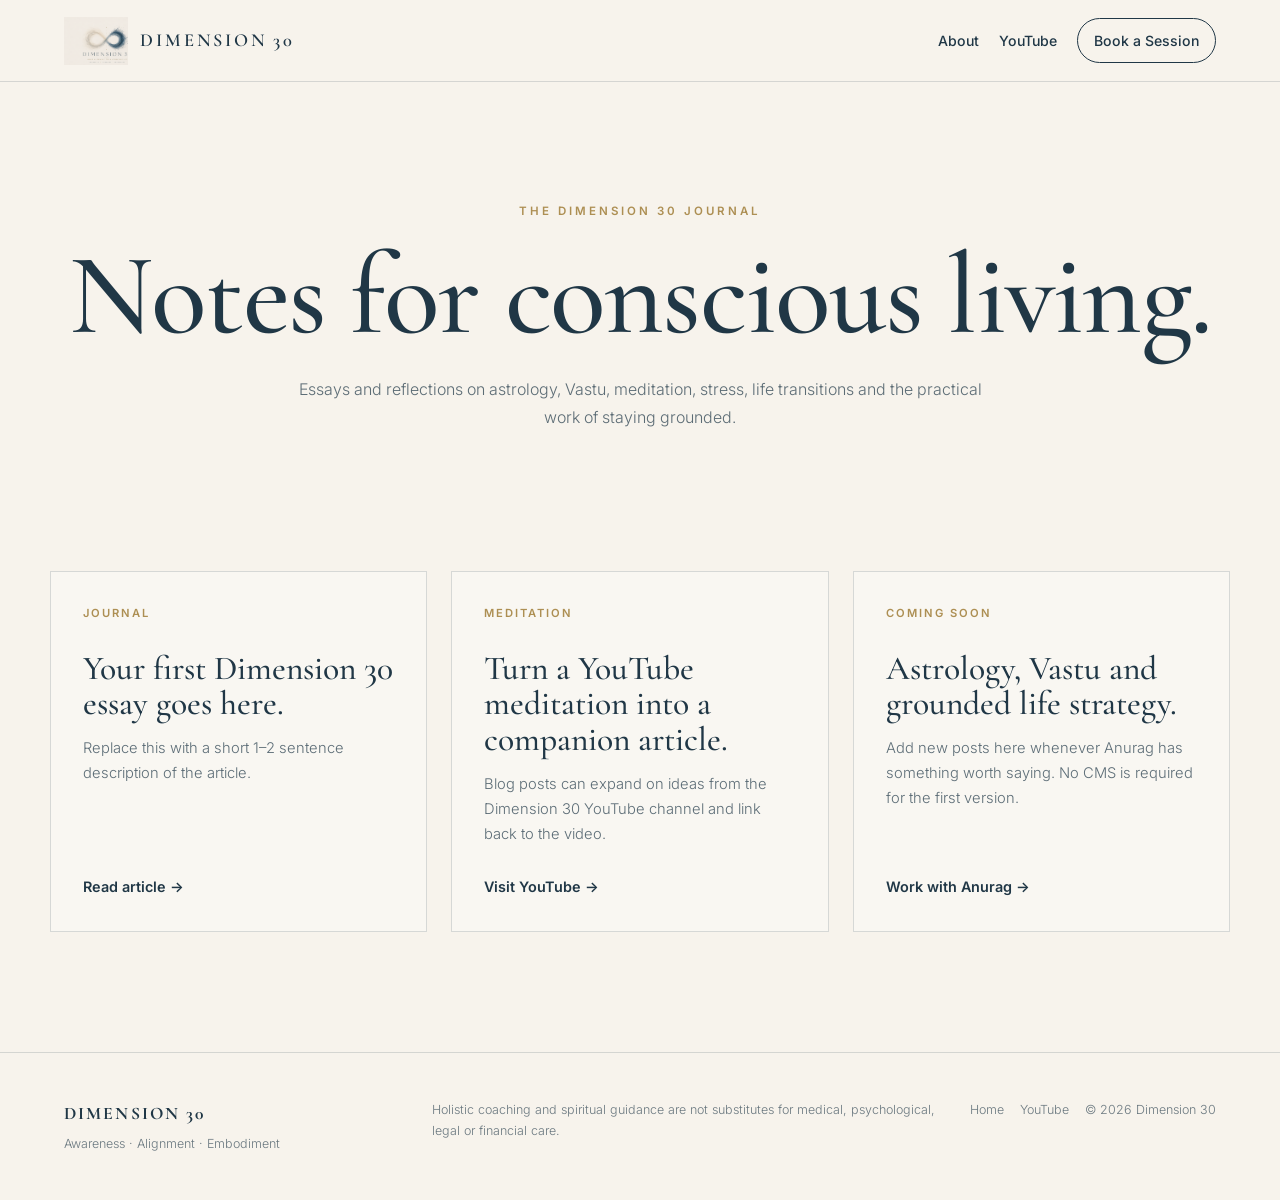
==== blog.html @ e228e4e0 "Add Dimension 30 website" ====
<!DOCTYPE html>
<html lang="en">
<head>
  <meta charset="UTF-8">
  <meta name="viewport" content="width=device-width, initial-scale=1.0">
  <meta name="description" content="The Dimension 30 Journal — reflections on life coaching, astrology, Vastu, meditation, stress and conscious living.">
  <title>Journal | Dimension 30</title>

  <link rel="preconnect" href="https://fonts.googleapis.com">
  <link rel="preconnect" href="https://fonts.gstatic.com" crossorigin>
  <link href="https://fonts.googleapis.com/css2?family=Cormorant+Garamond:wght@400;500;600&family=Inter:wght@300;400;500;600&display=swap" rel="stylesheet">
  <link rel="stylesheet" href="style.css">
</head>

<body>
  <header class="page-header">
    <a class="brand" href="index.html" aria-label="Dimension 30 home">
      <span class="brand-mark"><img src="image0.png" alt="Dimension 30 logo"></span>
      <span class="brand-name">Dimension 30</span>
    </a>

    <nav class="page-nav">
      <a class="hide-mobile" href="index.html#about">About</a>
      <a class="hide-mobile" href="https://www.youtube.com/@Dimension30usa" target="_blank" rel="noopener noreferrer">YouTube</a>
      <a class="nav-cta" href="index.html#contact">Book a Session</a>
    </nav>
  </header>

  <main>
    <section class="page-hero">
      <p class="section-kicker">The Dimension 30 Journal</p>
      <h1>Notes for conscious living.</h1>
      <p>
        Essays and reflections on astrology, Vastu, meditation, stress,
        life transitions and the practical work of staying grounded.
      </p>
    </section>

    <section class="blog-list section-shell">
      <div class="blog-grid">

        <!--
          TO ADD A NEW BLOG POST:
          1. Copy "post-template.html" and rename it, e.g. "understanding-saturn.html"
          2. Write the article inside that file.
          3. Copy one card below and change the title, description and href.
        -->

        <article class="blog-card">
          <div>
            <p class="blog-category">Journal</p>
            <h2>Your first Dimension 30 essay goes here.</h2>
            <p>
              Replace this with a short 1–2 sentence description of the article.
            </p>
          </div>
          <a href="post-template.html">Read article →</a>
        </article>

        <article class="blog-card">
          <div>
            <p class="blog-category">Meditation</p>
            <h2>Turn a YouTube meditation into a companion article.</h2>
            <p>
              Blog posts can expand on ideas from the Dimension 30 YouTube channel and link back to the video.
            </p>
          </div>
          <a href="https://www.youtube.com/@Dimension30usa" target="_blank" rel="noopener noreferrer">Visit YouTube →</a>
        </article>

        <article class="blog-card">
          <div>
            <p class="blog-category">Coming Soon</p>
            <h2>Astrology, Vastu and grounded life strategy.</h2>
            <p>
              Add new posts here whenever Anurag has something worth saying. No CMS is required for the first version.
            </p>
          </div>
          <a href="index.html#contact">Work with Anurag →</a>
        </article>
      </div>
    </section>
  </main>

  <footer>
    <div>
      <strong>Dimension 30</strong>
      <span>Awareness · Alignment · Embodiment</span>
    </div>

    <p>
      Holistic coaching and spiritual guidance are not substitutes for medical,
      psychological, legal or financial care.
    </p>

    <div class="footer-links">
      <a href="index.html">Home</a>
      <a href="https://www.youtube.com/@Dimension30usa" target="_blank" rel="noopener noreferrer">YouTube</a>
      <span>© <span id="year"></span> Dimension 30</span>
    </div>
  </footer>

  <script>
    document.getElementById('year').textContent = new Date().getFullYear();
  </script>
</body>
</html>
---- style.css ----
:root {
  --ivory: #f7f3ec;
  --paper: #fbf8f2;
  --ink: #203746;
  --blue: #355a70;
  --deep-blue: #15384d;
  --water: #6faabe;
  --gold: #ad8f53;
  --line: rgba(32, 55, 70, 0.16);
  --soft-line: rgba(173, 143, 83, 0.25);
  --white: #ffffff;
}

* {
  box-sizing: border-box;
  margin: 0;
  padding: 0;
}

html {
  scroll-behavior: smooth;
}

body {
  background: var(--ivory);
  color: var(--ink);
  font-family: "Inter", sans-serif;
  font-weight: 300;
  line-height: 1.7;
}

img {
  max-width: 100%;
  display: block;
}

a {
  color: inherit;
}

.site-header {
  position: sticky;
  top: 0;
  z-index: 100;
  min-height: 82px;
  padding: 13px clamp(20px, 5vw, 72px);
  display: flex;
  align-items: center;
  justify-content: space-between;
  gap: 28px;
  background: rgba(247, 243, 236, 0.94);
  border-bottom: 1px solid var(--line);
  backdrop-filter: blur(14px);
}

.brand {
  display: flex;
  align-items: center;
  gap: 12px;
  text-decoration: none;
  flex: 0 0 auto;
}

.brand-mark {
  width: 64px;
  height: 48px;
  overflow: hidden;
  display: grid;
  place-items: center;
}

.brand-mark img {
  width: 82px;
  max-width: none;
}

.brand-name {
  font-family: "Cormorant Garamond", serif;
  text-transform: uppercase;
  letter-spacing: 0.16em;
  font-size: 1.15rem;
  font-weight: 600;
  white-space: nowrap;
}

.nav-links {
  display: flex;
  align-items: center;
  justify-content: flex-end;
  gap: clamp(12px, 1.5vw, 26px);
}

.nav-links a {
  text-decoration: none;
  font-size: 0.84rem;
  font-weight: 500;
  letter-spacing: 0.02em;
  white-space: nowrap;
}

.nav-links a:not(.nav-cta) {
  position: relative;
}

.nav-links a:not(.nav-cta)::after {
  content: "";
  position: absolute;
  left: 0;
  bottom: -7px;
  width: 100%;
  height: 1px;
  background: var(--gold);
  transform: scaleX(0);
  transform-origin: left;
  transition: transform 0.25s ease;
}

.nav-links a:hover::after {
  transform: scaleX(1);
}

.nav-cta {
  padding: 10px 16px;
  border: 1px solid var(--ink);
  border-radius: 999px;
}

.menu-toggle {
  display: none;
  border: 0;
  background: transparent;
  font-size: 1.5rem;
  color: var(--ink);
  cursor: pointer;
}

.hero {
  position: relative;
  min-height: calc(100vh - 82px);
  display: grid;
  place-items: center;
  overflow: hidden;
  isolation: isolate;
  padding: 80px 24px;
}

.hero::before {
  content: "";
  position: absolute;
  inset: 0;
  z-index: -3;
  background:
    radial-gradient(circle at 18% 18%, rgba(255,255,255,0.95), transparent 30%),
    radial-gradient(circle at 84% 72%, rgba(111,170,190,0.18), transparent 34%),
    linear-gradient(135deg, #faf6ef 0%, #f4eee5 48%, #f8f4ee 100%);
}

/* Pure CSS water-like accent so the page still works even if no water image file exists. */
.hero-water {
  position: absolute;
  width: min(900px, 84vw);
  height: min(360px, 40vw);
  right: -7vw;
  bottom: -90px;
  z-index: -2;
  opacity: 0.38;
  border-radius: 50% 0 0 0;
  background:
    radial-gradient(ellipse at 50% 55%, rgba(111,170,190,0.34) 0 10%, transparent 11% 22%, rgba(53,90,112,0.15) 23% 28%, transparent 29% 40%),
    repeating-radial-gradient(ellipse at 30% 120%, rgba(111,170,190,0.22) 0 4px, transparent 5px 18px);
  transform: rotate(-5deg);
}

.hero::after {
  content: "";
  position: absolute;
  width: 420px;
  height: 420px;
  border: 1px solid rgba(173,143,83,0.27);
  border-radius: 50%;
  right: 9vw;
  top: 10vh;
  z-index: -1;
}

.hero-content {
  width: min(1080px, 100%);
  text-align: center;
}

.eyebrow,
.section-kicker,
.mini-label {
  text-transform: uppercase;
  letter-spacing: 0.26em;
  font-size: 0.72rem;
  font-weight: 600;
  color: var(--gold);
}

.hero h1,
.section-heading h2,
.about h2,
.philosophy h2,
.contact h2,
.meditation-content h2,
.journal-copy h2,
.page-hero h1 {
  font-family: "Cormorant Garamond", serif;
  font-weight: 500;
  line-height: 0.98;
  letter-spacing: -0.015em;
}

.hero h1 {
  font-size: clamp(3.3rem, 7.2vw, 7rem);
  max-width: 1060px;
  margin: 22px auto 30px;
}

.hero h1 em {
  font-weight: 400;
  color: var(--blue);
}

.hero-copy {
  max-width: 790px;
  margin: 0 auto;
  font-size: clamp(1.03rem, 1.3vw, 1.18rem);
  color: rgba(32,55,70,0.82);
}

.hero-actions {
  margin-top: 38px;
  display: flex;
  justify-content: center;
  align-items: center;
  gap: 28px;
  flex-wrap: wrap;
}

.button {
  display: inline-flex;
  align-items: center;
  justify-content: center;
  text-decoration: none;
  border-radius: 999px;
  padding: 14px 24px;
  font-size: 0.88rem;
  font-weight: 600;
  transition: transform 0.2s ease, box-shadow 0.2s ease, background 0.2s ease;
}

.button:hover {
  transform: translateY(-2px);
}

.primary {
  background: var(--deep-blue);
  color: var(--white);
  box-shadow: 0 14px 30px rgba(21,56,77,0.18);
}

.text-link {
  text-decoration: none;
  font-weight: 500;
  font-size: 0.92rem;
}

.text-link span {
  margin-left: 7px;
  color: var(--gold);
}

.light-link {
  color: rgba(255,255,255,0.9);
}

.section-shell {
  width: min(1180px, calc(100% - 48px));
  margin: 0 auto;
}

.about {
  padding: 130px 0;
  display: grid;
  grid-template-columns: minmax(300px, 0.85fr) minmax(0, 1.15fr);
  gap: clamp(56px, 8vw, 110px);
  align-items: center;
}

.portrait-wrap {
  position: relative;
}

.portrait-wrap img {
  width: 100%;
  aspect-ratio: 4 / 5.15;
  object-fit: cover;
  object-position: center 25%;
  border-radius: 52% 52% 8px 8px;
  box-shadow: 0 22px 60px rgba(32,55,70,0.12);
}

.portrait-wrap::before {
  content: "";
  position: absolute;
  inset: -18px 22px 22px -18px;
  border: 1px solid var(--soft-line);
  border-radius: 52% 52% 8px 8px;
  z-index: -1;
}

.portrait-note {
  position: absolute;
  right: -34px;
  bottom: 34px;
  background: var(--paper);
  padding: 16px 20px;
  border-left: 2px solid var(--gold);
  font-family: "Cormorant Garamond", serif;
  font-size: 1.25rem;
  line-height: 1.15;
  box-shadow: 0 12px 25px rgba(32,55,70,0.08);
}

.about h2 {
  font-size: clamp(2.8rem, 5.1vw, 5rem);
  margin: 16px 0 30px;
}

.about-copy > p:not(.section-kicker) {
  margin-top: 18px;
}

.pull-quote {
  font-family: "Cormorant Garamond", serif;
  font-size: clamp(1.45rem, 2.2vw, 2rem);
  line-height: 1.32;
  color: var(--blue);
  padding: 20px 0 20px 26px;
  border-left: 2px solid var(--gold);
}

.philosophy {
  position: relative;
  padding: 120px 0;
  background: var(--deep-blue);
  color: #f7f3ec;
  overflow: hidden;
}

.philosophy::before {
  content: "";
  position: absolute;
  width: 580px;
  height: 580px;
  border-radius: 50%;
  border: 1px solid rgba(255,255,255,0.09);
  right: -180px;
  top: -120px;
}

.philosophy-inner {
  display: grid;
  grid-template-columns: 1.08fr 0.92fr;
  gap: clamp(60px, 9vw, 120px);
  align-items: start;
}

.section-kicker.light {
  color: #d9c490;
}

.philosophy h2 {
  font-size: clamp(3rem, 5.5vw, 5.4rem);
  margin: 18px 0 28px;
}

.philosophy-copy > p:not(.section-kicker) {
  color: rgba(247,243,236,0.82);
  margin-top: 18px;
}

.big-line {
  margin-top: 32px !important;
  padding-top: 28px;
  border-top: 1px solid rgba(255,255,255,0.16);
  font-family: "Cormorant Garamond", serif;
  font-size: clamp(1.6rem, 2.5vw, 2.25rem);
  line-height: 1.25;
}

.framework {
  display: grid;
  gap: 0;
  border-top: 1px solid rgba(255,255,255,0.16);
}

.framework article {
  padding: 28px 0 30px;
  border-bottom: 1px solid rgba(255,255,255,0.16);
}

.framework span,
.card-number {
  font-family: "Cormorant Garamond", serif;
  color: #d9c490;
  font-size: 1.15rem;
}

.framework h3 {
  font-family: "Cormorant Garamond", serif;
  font-size: 2rem;
  font-weight: 500;
  margin: 2px 0 6px;
}

.framework p {
  color: rgba(247,243,236,0.69);
  font-size: 0.95rem;
}

.offerings,
.for-you,
.testimonials,
.contact {
  padding: 125px 0;
}

.section-heading {
  max-width: 760px;
  margin-bottom: 58px;
}

.section-heading h2 {
  font-size: clamp(3rem, 5.5vw, 5.4rem);
  margin: 16px 0 22px;
}

.section-heading > p:last-child {
  max-width: 650px;
  color: rgba(32,55,70,0.72);
}

.offerings-grid {
  display: grid;
  grid-template-columns: repeat(3, 1fr);
  border-top: 1px solid var(--line);
  border-left: 1px solid var(--line);
}

.offering-card {
  min-height: 290px;
  padding: 34px;
  border-right: 1px solid var(--line);
  border-bottom: 1px solid var(--line);
  background: rgba(255,255,255,0.18);
  transition: background 0.25s ease, transform 0.25s ease;
}

.offering-card:hover {
  background: rgba(255,255,255,0.55);
  transform: translateY(-3px);
}

.offering-card h3 {
  font-family: "Cormorant Garamond", serif;
  font-size: 1.9rem;
  font-weight: 500;
  line-height: 1.05;
  margin: 36px 0 14px;
}

.offering-card p {
  font-size: 0.93rem;
  color: rgba(32,55,70,0.72);
}

.offering-card.featured {
  background: #efe8dc;
}

.for-you {
  border-top: 1px solid var(--line);
}

.reason-grid {
  display: grid;
  grid-template-columns: repeat(2, 1fr);
  gap: 0 46px;
}

.reason-grid p {
  position: relative;
  padding: 22px 0 22px 30px;
  border-bottom: 1px solid var(--line);
  font-family: "Cormorant Garamond", serif;
  font-size: clamp(1.3rem, 2vw, 1.7rem);
  line-height: 1.3;
}

.reason-grid p::before {
  content: "•";
  position: absolute;
  left: 0;
  color: var(--gold);
}

.meditation-band {
  position: relative;
  min-height: 620px;
  display: grid;
  place-items: center;
  color: white;
  overflow: hidden;
  background:
    radial-gradient(circle at 20% 30%, rgba(111,170,190,0.42), transparent 28%),
    repeating-radial-gradient(ellipse at 50% 120%, rgba(255,255,255,0.10) 0 3px, transparent 4px 20px),
    linear-gradient(125deg, #15384d, #356b83 58%, #76b6c8);
}

.meditation-overlay {
  position: absolute;
  inset: 0;
  background: linear-gradient(90deg, rgba(21,56,77,0.82), rgba(21,56,77,0.48) 60%, rgba(21,56,77,0.72));
}

.meditation-content {
  position: relative;
  z-index: 1;
  width: min(840px, calc(100% - 48px));
  text-align: center;
}

.meditation-content h2 {
  font-size: clamp(3.4rem, 7vw, 6.5rem);
  margin: 14px 0 24px;
}

.meditation-content p {
  max-width: 700px;
  margin: 0 auto 30px;
  color: rgba(255,255,255,0.84);
}

.ghost {
  border: 1px solid rgba(255,255,255,0.68);
  color: white;
}

.testimonials {
  border-top: 1px solid var(--line);
}

.testimonial-grid {
  display: grid;
  grid-template-columns: repeat(3, 1fr);
  gap: 24px;
}

.testimonial-card {
  min-height: 260px;
  padding: 34px;
  background: var(--paper);
  border: 1px solid var(--soft-line);
  display: flex;
  flex-direction: column;
  justify-content: space-between;
}

.testimonial-card blockquote {
  font-family: "Cormorant Garamond", serif;
  font-size: 1.55rem;
  line-height: 1.35;
}

.testimonial-card figcaption {
  margin-top: 28px;
  font-size: 0.82rem;
  font-weight: 600;
  color: rgba(32,55,70,0.62);
}

.placeholder-card {
  grid-column: 1 / -1;
  min-height: auto;
  text-align: center;
  background: #efe8dc;
}

.journal-preview {
  padding: 110px 0;
  color: white;
  background: var(--deep-blue);
}

.journal-inner {
  display: grid;
  grid-template-columns: 1.2fr 0.8fr;
  gap: clamp(50px, 8vw, 110px);
  align-items: center;
}

.journal-copy h2 {
  font-size: clamp(3rem, 5.8vw, 5.8rem);
  margin: 16px 0 24px;
}

.journal-copy p:last-child {
  max-width: 680px;
  color: rgba(255,255,255,0.74);
}

.journal-actions {
  display: flex;
  flex-direction: column;
  align-items: flex-start;
  gap: 22px;
}

.contact {
  display: grid;
  grid-template-columns: 1.15fr 0.85fr;
  gap: clamp(60px, 9vw, 120px);
  align-items: center;
}

.contact h2 {
  font-size: clamp(3.2rem, 6vw, 5.8rem);
  margin: 14px 0 24px;
}

.contact-copy p:not(.section-kicker) {
  max-width: 680px;
  margin-bottom: 18px;
  color: rgba(32,55,70,0.74);
}

.contact-copy .button {
  margin-top: 12px;
}

.contact-card {
  padding: 40px;
  background: #efe8dc;
  border: 1px solid var(--soft-line);
  box-shadow: 16px 16px 0 rgba(173,143,83,0.08);
}

.contact-card h3 {
  font-family: "Cormorant Garamond", serif;
  font-size: 2.2rem;
  font-weight: 500;
  margin: 6px 0 12px;
}

.contact-card p:not(.mini-label) {
  color: rgba(32,55,70,0.72);
}

.contact-rule {
  height: 1px;
  background: var(--soft-line);
  margin: 30px 0;
}

footer {
  padding: 46px clamp(24px, 5vw, 72px);
  border-top: 1px solid var(--line);
  display: grid;
  grid-template-columns: 1fr 1.5fr auto;
  gap: 30px;
  align-items: start;
  font-size: 0.78rem;
  color: rgba(32,55,70,0.65);
}

footer > div:first-child {
  display: flex;
  flex-direction: column;
  gap: 4px;
}

footer strong {
  font-family: "Cormorant Garamond", serif;
  text-transform: uppercase;
  letter-spacing: 0.12em;
  font-size: 1.1rem;
  color: var(--ink);
}

.footer-links {
  display: flex;
  flex-wrap: wrap;
  gap: 16px;
  justify-content: flex-end;
}

.footer-links a {
  text-decoration: none;
}

/* Journal pages */
.page-header {
  position: sticky;
  top: 0;
  z-index: 100;
  min-height: 82px;
  padding: 13px clamp(20px, 5vw, 72px);
  display: flex;
  align-items: center;
  justify-content: space-between;
  background: rgba(247,243,236,0.95);
  border-bottom: 1px solid var(--line);
  backdrop-filter: blur(14px);
}

.page-nav {
  display: flex;
  gap: 20px;
  align-items: center;
}

.page-nav a {
  text-decoration: none;
  font-size: 0.88rem;
  font-weight: 500;
}

.page-hero {
  padding: 120px 24px 90px;
  text-align: center;
}

.page-hero h1 {
  font-size: clamp(4rem, 9vw, 8rem);
  margin: 18px auto 24px;
}

.page-hero p:last-child {
  width: min(720px, 100%);
  margin: 0 auto;
  color: rgba(32,55,70,0.72);
}

.blog-list {
  padding: 50px 0 120px;
}

.blog-grid {
  display: grid;
  grid-template-columns: repeat(3, 1fr);
  gap: 24px;
}

.blog-card {
  padding: 32px;
  min-height: 300px;
  border: 1px solid var(--line);
  background: rgba(255,255,255,0.28);
  display: flex;
  flex-direction: column;
  justify-content: space-between;
}

.blog-card .blog-category {
  color: var(--gold);
  text-transform: uppercase;
  letter-spacing: 0.18em;
  font-size: 0.7rem;
  font-weight: 600;
}

.blog-card h2 {
  margin: 28px 0 14px;
  font-family: "Cormorant Garamond", serif;
  font-size: 2.1rem;
  line-height: 1.06;
  font-weight: 500;
}

.blog-card p {
  color: rgba(32,55,70,0.72);
  font-size: 0.92rem;
}

.blog-card a {
  margin-top: 28px;
  text-decoration: none;
  font-weight: 600;
  font-size: 0.9rem;
}

.article-shell {
  width: min(780px, calc(100% - 40px));
  margin: 0 auto;
  padding: 100px 0 130px;
}

.article-shell h1 {
  font-family: "Cormorant Garamond", serif;
  font-size: clamp(3.2rem, 7vw, 6rem);
  line-height: 1;
  font-weight: 500;
  margin: 16px 0 26px;
}

.article-meta {
  color: rgba(32,55,70,0.58);
  font-size: 0.85rem;
  margin-bottom: 52px;
}

.article-body p,
.article-body ul,
.article-body ol {
  margin: 0 0 24px;
}

.article-body h2 {
  font-family: "Cormorant Garamond", serif;
  font-size: 2.3rem;
  font-weight: 500;
  margin: 50px 0 18px;
}

.article-body blockquote {
  margin: 42px 0;
  padding-left: 24px;
  border-left: 2px solid var(--gold);
  font-family: "Cormorant Garamond", serif;
  font-size: 1.8rem;
  line-height: 1.35;
}

.reveal {
  opacity: 0;
  transform: translateY(18px);
  transition: opacity 0.7s ease, transform 0.7s ease;
}

.reveal.visible {
  opacity: 1;
  transform: translateY(0);
}

@media (max-width: 1100px) {
  .nav-links {
    gap: 12px;
  }

  .nav-links a {
    font-size: 0.78rem;
  }
}

@media (max-width: 980px) {
  .nav-links {
    position: absolute;
    left: 0;
    right: 0;
    top: 100%;
    display: none;
    flex-direction: column;
    align-items: stretch;
    padding: 22px 28px 28px;
    background: var(--ivory);
    border-bottom: 1px solid var(--line);
  }

  .nav-links.open {
    display: flex;
  }

  .menu-toggle {
    display: block;
  }

  .about,
  .philosophy-inner,
  .contact,
  .journal-inner {
    grid-template-columns: 1fr;
  }

  .portrait-wrap {
    width: min(520px, 90%);
    margin: 0 auto;
  }

  .portrait-note {
    right: -12px;
  }

  .offerings-grid,
  .testimonial-grid,
  .blog-grid {
    grid-template-columns: repeat(2, 1fr);
  }

  footer {
    grid-template-columns: 1fr;
  }

  .footer-links {
    justify-content: flex-start;
  }
}

@media (max-width: 640px) {
  .site-header,
  .page-header {
    min-height: 72px;
  }

  .brand-name {
    font-size: 0.95rem;
  }

  .page-nav .hide-mobile {
    display: none;
  }

  .hero {
    min-height: 84vh;
    padding-top: 54px;
  }

  .hero h1 {
    font-size: clamp(3rem, 14vw, 4.7rem);
  }

  .hero-actions {
    flex-direction: column;
    gap: 16px;
  }

  .section-shell {
    width: min(100% - 32px, 1180px);
  }

  .about,
  .offerings,
  .for-you,
  .testimonials,
  .contact,
  .philosophy {
    padding-top: 88px;
    padding-bottom: 88px;
  }

  .portrait-wrap {
    width: 100%;
  }

  .portrait-note {
    position: static;
    margin: -16px 14px 0;
  }

  .offerings-grid,
  .reason-grid,
  .testimonial-grid,
  .blog-grid {
    grid-template-columns: 1fr;
  }

  .offering-card {
    min-height: auto;
  }

  .meditation-band {
    min-height: 540px;
  }

  .journal-preview {
    padding: 88px 0;
  }

  .blog-list {
    padding-top: 10px;
  }
}

@media (prefers-reduced-motion: reduce) {
  html {
    scroll-behavior: auto;
  }

  .reveal {
    opacity: 1;
    transform: none;
    transition: none;
  }
}
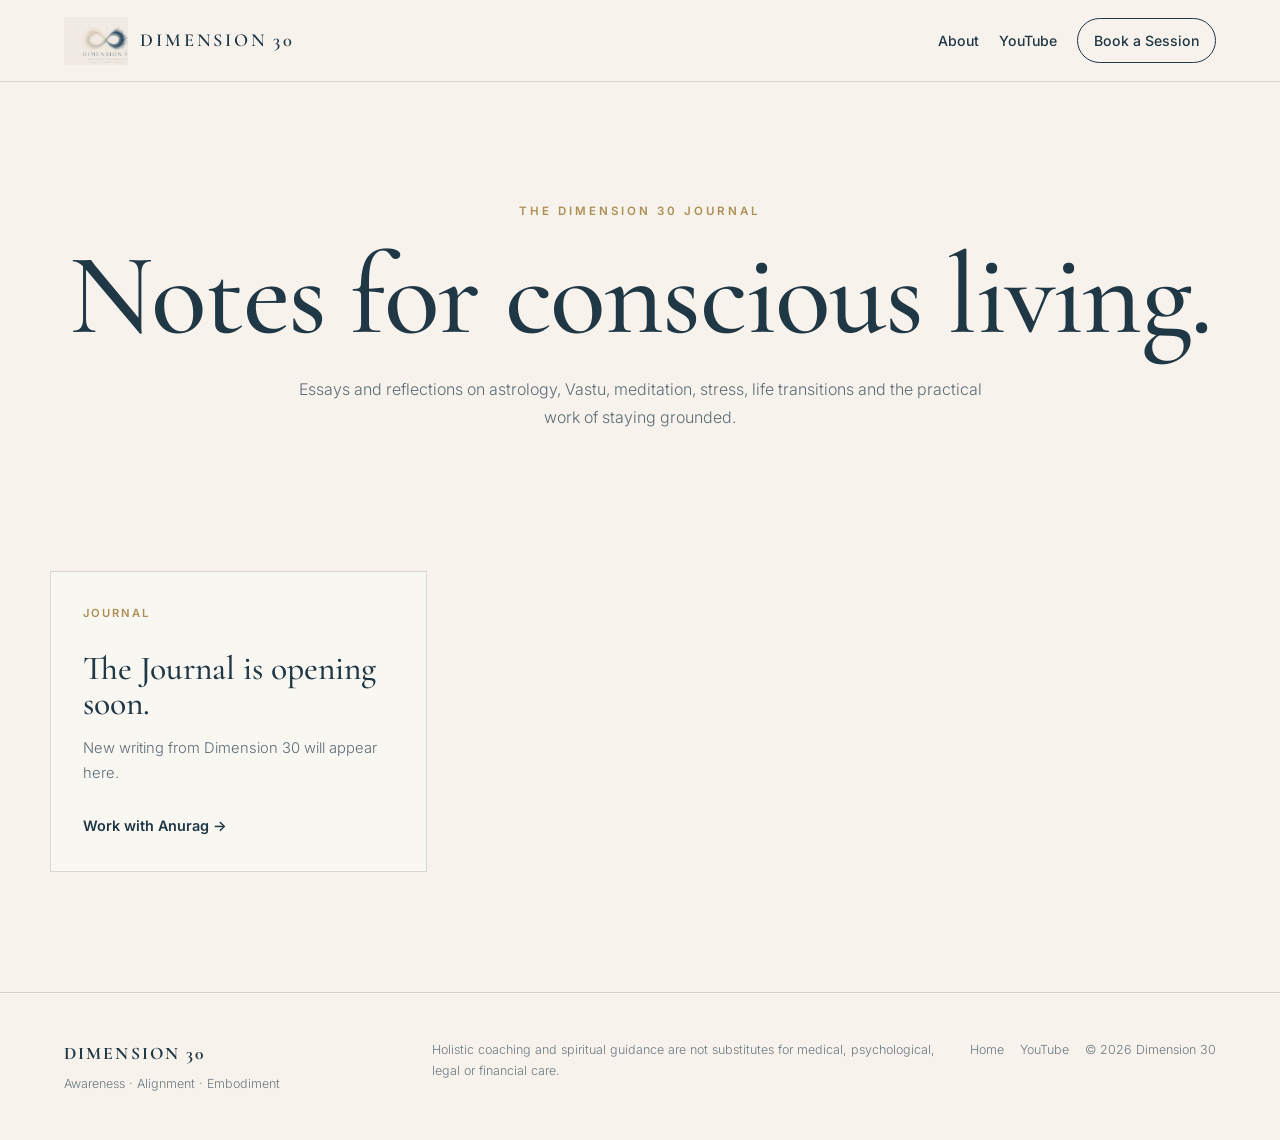
==== commit cebb7f73: "Prepare Journal for automatic posts" ====
--- a/blog.html
+++ b/blog.html
@@ -5,103 +5,52 @@
   <meta name="viewport" content="width=device-width, initial-scale=1.0">
   <meta name="description" content="The Dimension 30 Journal — reflections on life coaching, astrology, Vastu, meditation, stress and conscious living.">
   <title>Journal | Dimension 30</title>
-
   <link rel="preconnect" href="https://fonts.googleapis.com">
   <link rel="preconnect" href="https://fonts.gstatic.com" crossorigin>
   <link href="https://fonts.googleapis.com/css2?family=Cormorant+Garamond:wght@400;500;600&family=Inter:wght@300;400;500;600&display=swap" rel="stylesheet">
   <link rel="stylesheet" href="style.css">
 </head>
-
 <body>
   <header class="page-header">
     <a class="brand" href="index.html" aria-label="Dimension 30 home">
       <span class="brand-mark"><img src="image0.png" alt="Dimension 30 logo"></span>
       <span class="brand-name">Dimension 30</span>
     </a>
-
     <nav class="page-nav">
       <a class="hide-mobile" href="index.html#about">About</a>
       <a class="hide-mobile" href="https://www.youtube.com/@Dimension30usa" target="_blank" rel="noopener noreferrer">YouTube</a>
       <a class="nav-cta" href="index.html#contact">Book a Session</a>
     </nav>
   </header>
-
   <main>
     <section class="page-hero">
       <p class="section-kicker">The Dimension 30 Journal</p>
       <h1>Notes for conscious living.</h1>
-      <p>
-        Essays and reflections on astrology, Vastu, meditation, stress,
-        life transitions and the practical work of staying grounded.
-      </p>
+      <p>Essays and reflections on astrology, Vastu, meditation, stress, life transitions and the practical work of staying grounded.</p>
     </section>
-
     <section class="blog-list section-shell">
       <div class="blog-grid">
-
-        <!--
-          TO ADD A NEW BLOG POST:
-          1. Copy "post-template.html" and rename it, e.g. "understanding-saturn.html"
-          2. Write the article inside that file.
-          3. Copy one card below and change the title, description and href.
-        -->
-
+        <!-- BLOG_POSTS_START -->
         <article class="blog-card">
           <div>
             <p class="blog-category">Journal</p>
-            <h2>Your first Dimension 30 essay goes here.</h2>
-            <p>
-              Replace this with a short 1–2 sentence description of the article.
-            </p>
-          </div>
-          <a href="post-template.html">Read article →</a>
-        </article>
-
-        <article class="blog-card">
-          <div>
-            <p class="blog-category">Meditation</p>
-            <h2>Turn a YouTube meditation into a companion article.</h2>
-            <p>
-              Blog posts can expand on ideas from the Dimension 30 YouTube channel and link back to the video.
-            </p>
-          </div>
-          <a href="https://www.youtube.com/@Dimension30usa" target="_blank" rel="noopener noreferrer">Visit YouTube →</a>
-        </article>
-
-        <article class="blog-card">
-          <div>
-            <p class="blog-category">Coming Soon</p>
-            <h2>Astrology, Vastu and grounded life strategy.</h2>
-            <p>
-              Add new posts here whenever Anurag has something worth saying. No CMS is required for the first version.
-            </p>
+            <h2>The Journal is opening soon.</h2>
+            <p>New writing from Dimension 30 will appear here.</p>
           </div>
           <a href="index.html#contact">Work with Anurag →</a>
         </article>
       </div>
     </section>
   </main>
-
   <footer>
-    <div>
-      <strong>Dimension 30</strong>
-      <span>Awareness · Alignment · Embodiment</span>
-    </div>
-
-    <p>
-      Holistic coaching and spiritual guidance are not substitutes for medical,
-      psychological, legal or financial care.
-    </p>
-
+    <div><strong>Dimension 30</strong><span>Awareness · Alignment · Embodiment</span></div>
+    <p>Holistic coaching and spiritual guidance are not substitutes for medical, psychological, legal or financial care.</p>
     <div class="footer-links">
       <a href="index.html">Home</a>
       <a href="https://www.youtube.com/@Dimension30usa" target="_blank" rel="noopener noreferrer">YouTube</a>
       <span>© <span id="year"></span> Dimension 30</span>
     </div>
   </footer>
-
-  <script>
-    document.getElementById('year').textContent = new Date().getFullYear();
-  </script>
+  <script>document.getElementById('year').textContent = new Date().getFullYear();</script>
 </body>
 </html>
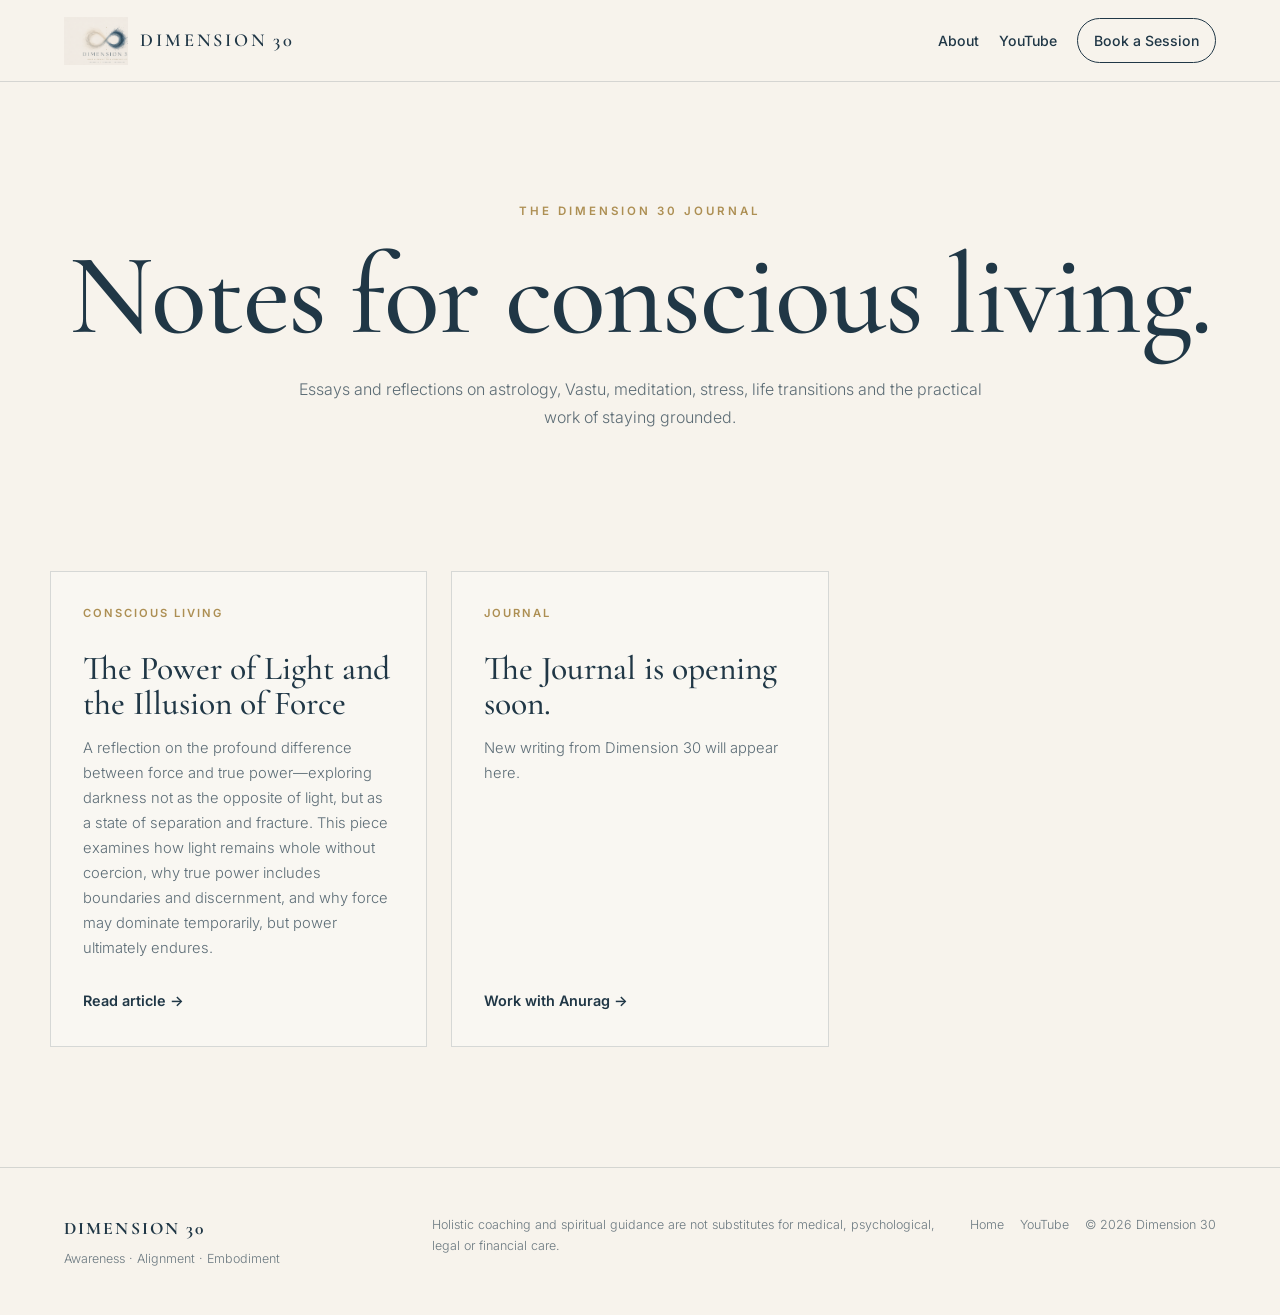
==== commit a4a55226: "Publish blog post from issue #2" ====
--- a/blog.html
+++ b/blog.html
@@ -31,6 +31,15 @@
     <section class="blog-list section-shell">
       <div class="blog-grid">
         <!-- BLOG_POSTS_START -->
+
+        <article class="blog-card">
+          <div>
+            <p class="blog-category">Conscious Living</p>
+            <h2>The Power of Light and the Illusion of Force</h2>
+            <p>A reflection on the profound difference between force and true power—exploring darkness not as the opposite of light, but as a state of separation and fracture. This piece examines how light remains whole without coercion, why true power includes boundaries and discernment, and why force may dominate temporarily, but power ultimately endures.</p>
+          </div>
+          <a href="posts/2026-08-29-the-power-of-light-and-the-illusion-of-force.html">Read article →</a>
+        </article>
         <article class="blog-card">
           <div>
             <p class="blog-category">Journal</p>
--- a/style.css
+++ b/style.css
@@ -994,3 +994,15 @@
     transition: none;
   }
 }
+
+
+/* Automatically published Journal images */
+.article-featured-image {
+  display: block;
+  width: 100%;
+  max-height: 620px;
+  margin: 36px 0 46px;
+  object-fit: cover;
+  border-radius: 2px;
+  box-shadow: 0 18px 45px rgba(20, 53, 48, 0.14);
+}
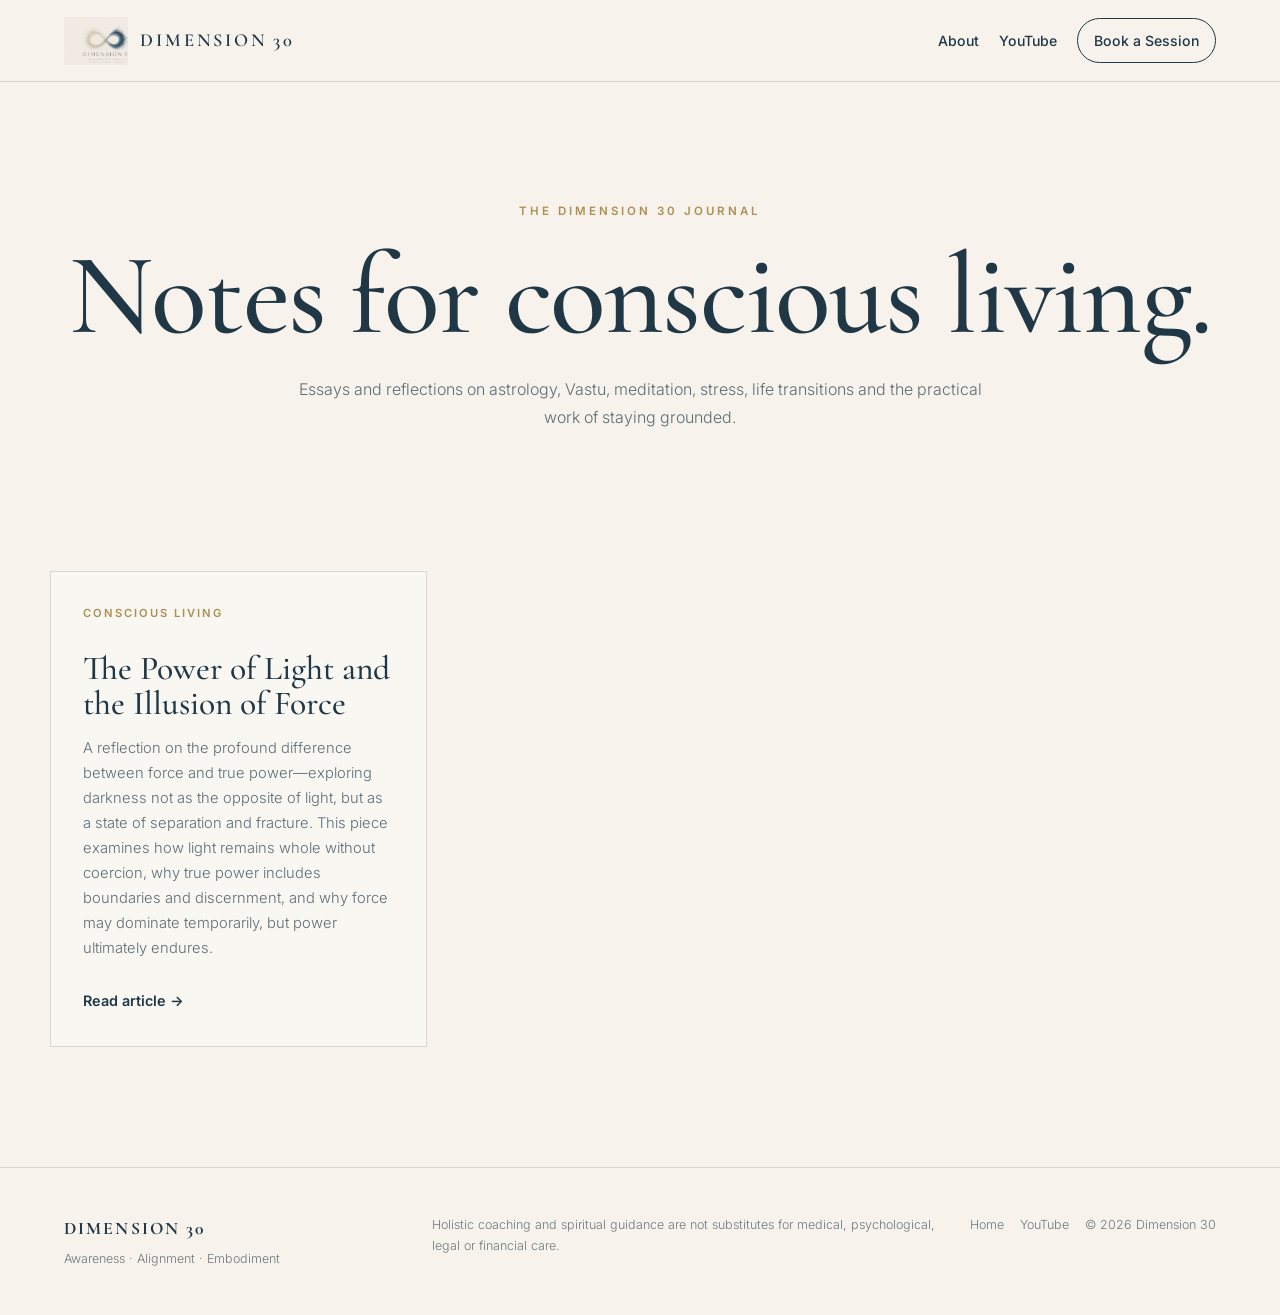
==== commit dbaefdf2: "Remove Journal placeholder after first post" ====
--- a/blog.html
+++ b/blog.html
@@ -40,14 +40,6 @@
           </div>
           <a href="posts/2026-08-29-the-power-of-light-and-the-illusion-of-force.html">Read article →</a>
         </article>
-        <article class="blog-card">
-          <div>
-            <p class="blog-category">Journal</p>
-            <h2>The Journal is opening soon.</h2>
-            <p>New writing from Dimension 30 will appear here.</p>
-          </div>
-          <a href="index.html#contact">Work with Anurag →</a>
-        </article>
       </div>
     </section>
   </main>
